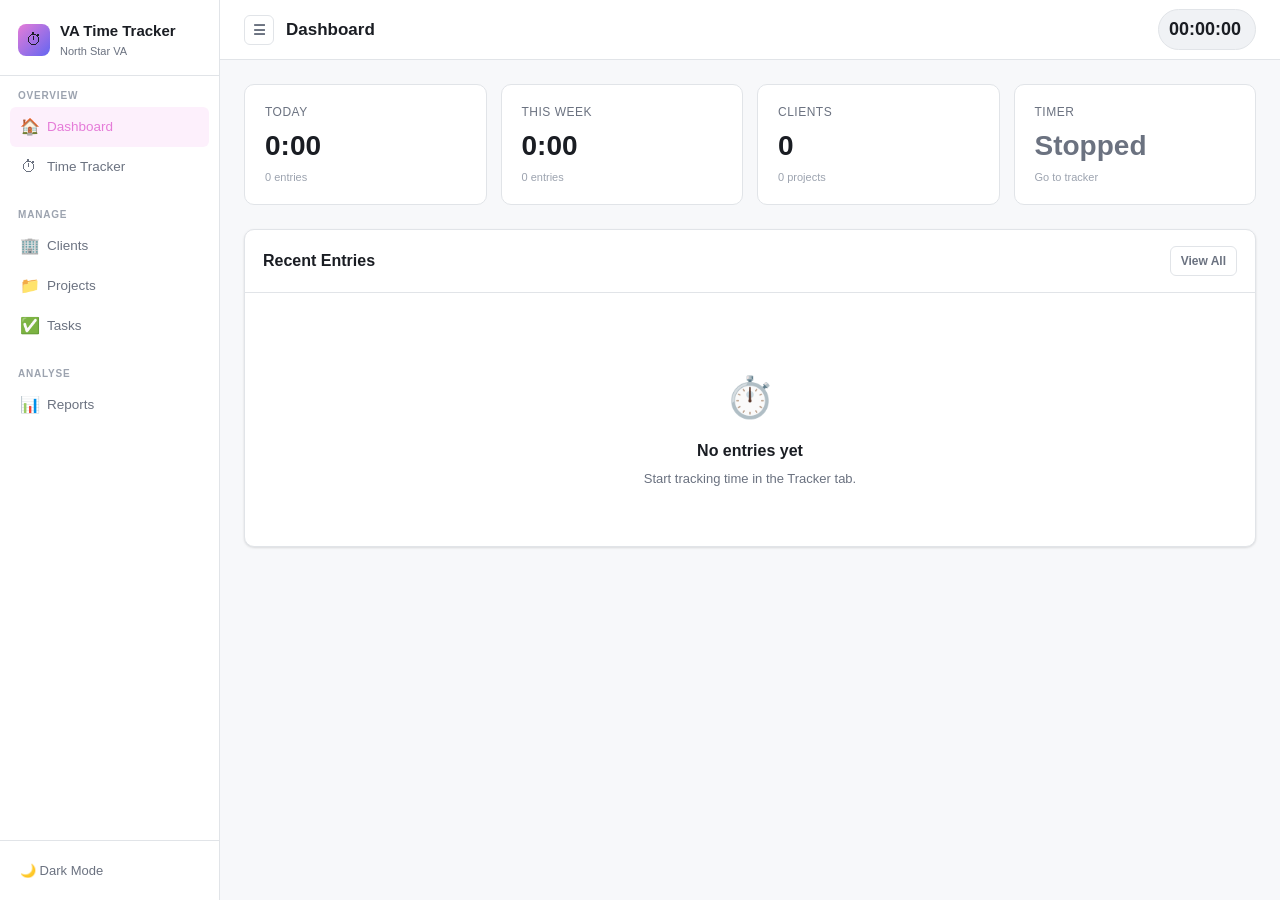
==== index.html @ 9e7c48bb "Add VA Time Tracker browser app Full-featured timesheet tracker with timer, manual entries, client/ " ====
<!DOCTYPE html>
<html lang="en">
<head>
  <meta charset="UTF-8">
  <meta name="viewport" content="width=device-width, initial-scale=1.0">
  <title>VA Time Tracker – North Star VA</title>
  <link rel="stylesheet" href="styles.css">
  <link rel="icon" href="data:image/svg+xml,<svg xmlns='http://www.w3.org/2000/svg' viewBox='0 0 100 100'><text y='.9em' font-size='90'>⏱</text></svg>">
  <style>
    @media print {
      .sidebar, .topbar, .filters, .date-nav, .report-header > div:last-child,
      .btn, .nav-item, .sidebar-footer { display: none !important; }
      .main { margin-left: 0 !important; }
      .content { padding: 0 !important; }
      body { background: white !important; }
    }
  </style>
</head>
<body>
  <script src="app.js"></script>
</body>
</html>
---- styles.css ----
:root {
  --bg: #f7f8fa;
  --surface: #ffffff;
  --surface2: #f0f2f5;
  --border: #e1e4e8;
  --text: #1a1d23;
  --text2: #6b7280;
  --text3: #9ca3af;
  --primary: #e57cd8;
  --primary-dark: #c855be;
  --primary-bg: #fdf0fc;
  --accent: #6366f1;
  --accent-bg: #eef2ff;
  --green: #10b981;
  --green-bg: #ecfdf5;
  --red: #ef4444;
  --red-bg: #fef2f2;
  --orange: #f59e0b;
  --shadow: 0 1px 3px rgba(0,0,0,.08), 0 1px 2px rgba(0,0,0,.05);
  --shadow-md: 0 4px 6px -1px rgba(0,0,0,.07), 0 2px 4px -1px rgba(0,0,0,.05);
  --radius: 10px;
  --radius-sm: 6px;
}
[data-theme="dark"] {
  --bg: #0f1117;
  --surface: #1a1d26;
  --surface2: #22263a;
  --border: #2d3148;
  --text: #e8eaf0;
  --text2: #9ca3b8;
  --text3: #6b7280;
  --primary: #e57cd8;
  --primary-dark: #f09ee8;
  --primary-bg: #2d1a2e;
  --accent: #818cf8;
  --accent-bg: #1e1f3a;
  --green: #34d399;
  --green-bg: #0d2e23;
  --red: #f87171;
  --red-bg: #2d1515;
  --shadow: 0 1px 3px rgba(0,0,0,.3), 0 1px 2px rgba(0,0,0,.2);
  --shadow-md: 0 4px 6px -1px rgba(0,0,0,.25), 0 2px 4px -1px rgba(0,0,0,.2);
}

* { box-sizing: border-box; margin: 0; padding: 0; }

body {
  font-family: -apple-system, BlinkMacSystemFont, 'Segoe UI', Roboto, sans-serif;
  background: var(--bg);
  color: var(--text);
  line-height: 1.5;
  font-size: 14px;
}

/* ── LAYOUT ── */
.app-shell { display: flex; min-height: 100vh; }

.sidebar {
  width: 220px;
  flex-shrink: 0;
  background: var(--surface);
  border-right: 1px solid var(--border);
  display: flex;
  flex-direction: column;
  position: fixed;
  top: 0; left: 0; bottom: 0;
  z-index: 100;
}

.main {
  flex: 1;
  margin-left: 220px;
  display: flex;
  flex-direction: column;
  min-height: 100vh;
}

/* ── SIDEBAR ── */
.sidebar-logo {
  padding: 20px 18px 16px;
  display: flex;
  align-items: center;
  gap: 10px;
  border-bottom: 1px solid var(--border);
}
.logo-mark {
  width: 32px; height: 32px;
  background: linear-gradient(135deg, var(--primary), var(--accent));
  border-radius: 8px;
  display: flex; align-items: center; justify-content: center;
  font-size: 16px;
  flex-shrink: 0;
}
.logo-text { font-weight: 700; font-size: 15px; color: var(--text); }
.logo-sub { font-size: 11px; color: var(--text2); }

.sidebar-nav { flex: 1; padding: 12px 10px; overflow-y: auto; }

.nav-section { margin-bottom: 20px; }
.nav-label {
  font-size: 10px;
  font-weight: 600;
  text-transform: uppercase;
  letter-spacing: .8px;
  color: var(--text3);
  padding: 0 8px;
  margin-bottom: 4px;
}
.nav-item {
  display: flex;
  align-items: center;
  gap: 9px;
  padding: 8px 10px;
  border-radius: var(--radius-sm);
  cursor: pointer;
  color: var(--text2);
  font-size: 13.5px;
  font-weight: 500;
  transition: background .15s, color .15s;
  user-select: none;
}
.nav-item:hover { background: var(--surface2); color: var(--text); }
.nav-item.active { background: var(--primary-bg); color: var(--primary); }
.nav-item .icon { font-size: 16px; width: 18px; text-align: center; }

.sidebar-footer {
  padding: 12px 10px;
  border-top: 1px solid var(--border);
}
.theme-toggle {
  display: flex;
  align-items: center;
  gap: 9px;
  padding: 8px 10px;
  border-radius: var(--radius-sm);
  cursor: pointer;
  color: var(--text2);
  font-size: 13px;
  font-weight: 500;
  transition: background .15s;
}
.theme-toggle:hover { background: var(--surface2); }

/* ── HEADER ── */
.topbar {
  background: var(--surface);
  border-bottom: 1px solid var(--border);
  padding: 0 24px;
  height: 60px;
  display: flex;
  align-items: center;
  justify-content: space-between;
  position: sticky;
  top: 0;
  z-index: 90;
}
.topbar-left { display: flex; align-items: center; gap: 12px; }
.page-title { font-size: 17px; font-weight: 700; }

.timer-bar {
  display: flex;
  align-items: center;
  gap: 10px;
  background: var(--surface2);
  border: 1px solid var(--border);
  border-radius: 50px;
  padding: 6px 14px 6px 10px;
}
.timer-bar.running { background: var(--green-bg); border-color: var(--green); }
.timer-display {
  font-size: 18px;
  font-weight: 700;
  font-variant-numeric: tabular-nums;
  color: var(--text);
  min-width: 72px;
}
.timer-bar.running .timer-display { color: var(--green); }
.timer-desc { font-size: 12px; color: var(--text2); max-width: 140px; white-space: nowrap; overflow: hidden; text-overflow: ellipsis; }

/* ── CONTENT ── */
.content { flex: 1; padding: 24px; max-width: 1200px; width: 100%; }

/* ── CARDS ── */
.card {
  background: var(--surface);
  border: 1px solid var(--border);
  border-radius: var(--radius);
  box-shadow: var(--shadow);
}

.stat-grid {
  display: grid;
  grid-template-columns: repeat(auto-fit, minmax(180px, 1fr));
  gap: 14px;
  margin-bottom: 24px;
}
.stat-card {
  padding: 18px 20px;
  border-radius: var(--radius);
  background: var(--surface);
  border: 1px solid var(--border);
}
.stat-label { font-size: 12px; color: var(--text2); font-weight: 500; text-transform: uppercase; letter-spacing: .5px; }
.stat-value { font-size: 28px; font-weight: 700; margin-top: 4px; font-variant-numeric: tabular-nums; }
.stat-sub { font-size: 11px; color: var(--text3); margin-top: 2px; }

/* ── QUICK TIMER ── */
.quick-timer {
  background: var(--surface);
  border: 1px solid var(--border);
  border-radius: var(--radius);
  padding: 16px 20px;
  margin-bottom: 24px;
  display: flex;
  gap: 10px;
  align-items: flex-end;
  flex-wrap: wrap;
}
.qt-field { display: flex; flex-direction: column; gap: 4px; }
.qt-field label { font-size: 11px; font-weight: 600; color: var(--text2); text-transform: uppercase; letter-spacing: .4px; }
.qt-field input, .qt-field select {
  height: 38px;
  border: 1px solid var(--border);
  border-radius: var(--radius-sm);
  padding: 0 10px;
  font-size: 13.5px;
  background: var(--surface);
  color: var(--text);
  outline: none;
  transition: border-color .15s;
}
.qt-field input:focus, .qt-field select:focus { border-color: var(--primary); }
.qt-desc { flex: 1; min-width: 200px; }
.qt-desc input { width: 100%; }

/* ── BUTTONS ── */
.btn {
  display: inline-flex;
  align-items: center;
  justify-content: center;
  gap: 6px;
  padding: 0 16px;
  height: 38px;
  border-radius: var(--radius-sm);
  border: none;
  cursor: pointer;
  font-size: 13.5px;
  font-weight: 600;
  transition: opacity .15s, transform .1s;
  white-space: nowrap;
}
.btn:hover { opacity: .88; }
.btn:active { transform: scale(.97); }
.btn-primary { background: var(--primary); color: white; }
.btn-green { background: var(--green); color: white; }
.btn-red { background: var(--red); color: white; }
.btn-ghost { background: transparent; border: 1px solid var(--border); color: var(--text2); }
.btn-ghost:hover { background: var(--surface2); color: var(--text); }
.btn-sm { height: 30px; padding: 0 10px; font-size: 12px; }
.btn-icon { width: 30px; height: 30px; padding: 0; border-radius: 6px; }

/* ── ENTRIES LIST ── */
.entries-list { display: flex; flex-direction: column; gap: 2px; }

.entry-group { margin-bottom: 16px; }
.entry-group-header {
  display: flex;
  justify-content: space-between;
  align-items: center;
  padding: 6px 0;
  font-size: 12px;
  font-weight: 700;
  color: var(--text2);
  text-transform: uppercase;
  letter-spacing: .5px;
  border-bottom: 1px solid var(--border);
  margin-bottom: 4px;
}
.entry-group-total { color: var(--text); }

.entry-row {
  display: flex;
  align-items: center;
  gap: 12px;
  padding: 10px 14px;
  border-radius: var(--radius-sm);
  border: 1px solid transparent;
  transition: background .1s;
  cursor: default;
}
.entry-row:hover { background: var(--surface2); border-color: var(--border); }
.entry-dot {
  width: 10px; height: 10px;
  border-radius: 50%;
  flex-shrink: 0;
}
.entry-info { flex: 1; min-width: 0; }
.entry-desc { font-size: 13.5px; font-weight: 500; }
.entry-meta { font-size: 11.5px; color: var(--text2); margin-top: 1px; }
.entry-time { font-size: 12px; color: var(--text2); white-space: nowrap; }
.entry-duration { font-size: 14px; font-weight: 700; font-variant-numeric: tabular-nums; min-width: 60px; text-align: right; }
.entry-actions { display: flex; gap: 4px; opacity: 0; transition: opacity .15s; }
.entry-row:hover .entry-actions { opacity: 1; }

/* ── TABS ── */
.tabs { display: flex; gap: 2px; border-bottom: 1px solid var(--border); margin-bottom: 20px; }
.tab {
  padding: 10px 16px;
  font-size: 13.5px;
  font-weight: 600;
  color: var(--text2);
  cursor: pointer;
  border-bottom: 2px solid transparent;
  margin-bottom: -1px;
  transition: color .15s;
}
.tab:hover { color: var(--text); }
.tab.active { color: var(--primary); border-color: var(--primary); }

/* ── TABLES ── */
table { width: 100%; border-collapse: collapse; }
th, td { text-align: left; padding: 10px 14px; font-size: 13px; }
th { font-size: 11px; font-weight: 700; color: var(--text2); text-transform: uppercase; letter-spacing: .5px; border-bottom: 1px solid var(--border); }
td { border-bottom: 1px solid var(--border); }
tr:last-child td { border-bottom: none; }
tr:hover td { background: var(--surface2); }
.table-total td { font-weight: 700; border-top: 2px solid var(--border); }

/* ── FORMS ── */
.form-grid { display: grid; grid-template-columns: 1fr 1fr; gap: 14px; }
.form-group { display: flex; flex-direction: column; gap: 5px; }
.form-group.full { grid-column: 1 / -1; }
.form-group label { font-size: 12px; font-weight: 600; color: var(--text2); }
.form-group input, .form-group select, .form-group textarea {
  border: 1px solid var(--border);
  border-radius: var(--radius-sm);
  padding: 8px 10px;
  font-size: 13.5px;
  background: var(--surface);
  color: var(--text);
  outline: none;
  transition: border-color .15s;
}
.form-group input:focus, .form-group select:focus, .form-group textarea:focus { border-color: var(--primary); }
.form-group textarea { resize: vertical; min-height: 70px; }

/* ── MODAL ── */
.modal-overlay {
  position: fixed; inset: 0;
  background: rgba(0,0,0,.45);
  z-index: 1000;
  display: flex;
  align-items: center;
  justify-content: center;
  padding: 20px;
}
.modal {
  background: var(--surface);
  border-radius: var(--radius);
  box-shadow: 0 20px 60px rgba(0,0,0,.2);
  width: 100%;
  max-width: 520px;
  overflow: hidden;
}
.modal-header {
  padding: 18px 20px;
  border-bottom: 1px solid var(--border);
  display: flex;
  align-items: center;
  justify-content: space-between;
}
.modal-header h3 { font-size: 16px; font-weight: 700; }
.modal-body { padding: 20px; }
.modal-footer {
  padding: 14px 20px;
  border-top: 1px solid var(--border);
  display: flex;
  justify-content: flex-end;
  gap: 8px;
}

/* ── BADGE / CHIP ── */
.badge {
  display: inline-flex;
  align-items: center;
  padding: 2px 8px;
  border-radius: 20px;
  font-size: 11px;
  font-weight: 600;
}
.color-dot { width: 8px; height: 8px; border-radius: 50%; display: inline-block; margin-right: 5px; }

/* ── EMPTY STATE ── */
.empty-state {
  text-align: center;
  padding: 48px 20px;
  color: var(--text2);
}
.empty-state .empty-icon { font-size: 40px; margin-bottom: 12px; }
.empty-state h3 { font-size: 16px; font-weight: 600; color: var(--text); margin-bottom: 6px; }
.empty-state p { font-size: 13px; }

/* ── FILTERS ── */
.filters {
  display: flex;
  gap: 8px;
  margin-bottom: 16px;
  flex-wrap: wrap;
  align-items: center;
}
.filter-select {
  height: 34px;
  border: 1px solid var(--border);
  border-radius: var(--radius-sm);
  padding: 0 8px;
  font-size: 13px;
  background: var(--surface);
  color: var(--text);
  outline: none;
}
.filter-select:focus { border-color: var(--primary); }

/* ── COLORS ── */
.color-picker { display: flex; gap: 6px; flex-wrap: wrap; margin-top: 4px; }
.color-swatch {
  width: 24px; height: 24px;
  border-radius: 50%;
  cursor: pointer;
  border: 2px solid transparent;
  transition: transform .1s;
}
.color-swatch:hover { transform: scale(1.15); }
.color-swatch.selected { border-color: var(--text); }

/* ── REPORT ── */
.report-header {
  display: flex;
  justify-content: space-between;
  align-items: flex-start;
  margin-bottom: 20px;
  flex-wrap: wrap;
  gap: 12px;
}
.report-header h2 { font-size: 18px; font-weight: 700; }
.report-period { font-size: 13px; color: var(--text2); }

.report-summary-grid {
  display: grid;
  grid-template-columns: repeat(auto-fit, minmax(160px, 1fr));
  gap: 12px;
  margin-bottom: 20px;
}
.report-summary-card {
  background: var(--surface2);
  border-radius: var(--radius-sm);
  padding: 14px 16px;
}

/* ── CLIENT CARDS ── */
.entity-grid { display: grid; grid-template-columns: repeat(auto-fill, minmax(240px, 1fr)); gap: 14px; }
.entity-card {
  background: var(--surface);
  border: 1px solid var(--border);
  border-radius: var(--radius);
  padding: 16px 18px;
  position: relative;
}
.entity-card-header {
  display: flex;
  align-items: center;
  gap: 10px;
  margin-bottom: 8px;
}
.entity-card-title { font-size: 15px; font-weight: 700; }
.entity-card-sub { font-size: 12px; color: var(--text2); }
.entity-card-actions {
  position: absolute;
  top: 12px; right: 12px;
  display: flex;
  gap: 4px;
  opacity: 0;
  transition: opacity .15s;
}
.entity-card:hover .entity-card-actions { opacity: 1; }

/* ── DATE NAV ── */
.date-nav {
  display: flex;
  align-items: center;
  gap: 10px;
  margin-bottom: 20px;
}
.date-nav-btn {
  width: 30px; height: 30px;
  border-radius: 6px;
  border: 1px solid var(--border);
  background: var(--surface);
  cursor: pointer;
  display: flex; align-items: center; justify-content: center;
  font-size: 14px;
  color: var(--text2);
  transition: background .15s;
}
.date-nav-btn:hover { background: var(--surface2); color: var(--text); }
.date-range-label { font-size: 14px; font-weight: 600; }

/* ── SCROLLBAR ── */
::-webkit-scrollbar { width: 6px; height: 6px; }
::-webkit-scrollbar-track { background: transparent; }
::-webkit-scrollbar-thumb { background: var(--border); border-radius: 3px; }
::-webkit-scrollbar-thumb:hover { background: var(--text3); }

/* ── UTILS ── */
.hidden { display: none !important; }
.section-header { display: flex; justify-content: space-between; align-items: center; margin-bottom: 16px; }
.section-title { font-size: 16px; font-weight: 700; }
.mt-4 { margin-top: 16px; }
.text-right { text-align: right; }
.text-green { color: var(--green); }
.text-red { color: var(--red); }
.text-muted { color: var(--text2); }
.fw-bold { font-weight: 700; }

@media (max-width: 768px) {
  .sidebar { transform: translateX(-100%); transition: transform .2s; }
  .sidebar.open { transform: translateX(0); }
  .main { margin-left: 0; }
  .topbar { padding: 0 14px; }
  .content { padding: 14px; }
  .quick-timer { flex-direction: column; }
  .quick-timer .qt-field { width: 100%; }
  .quick-timer .qt-field select, .quick-timer .qt-field input { width: 100%; }
  .form-grid { grid-template-columns: 1fr; }
}
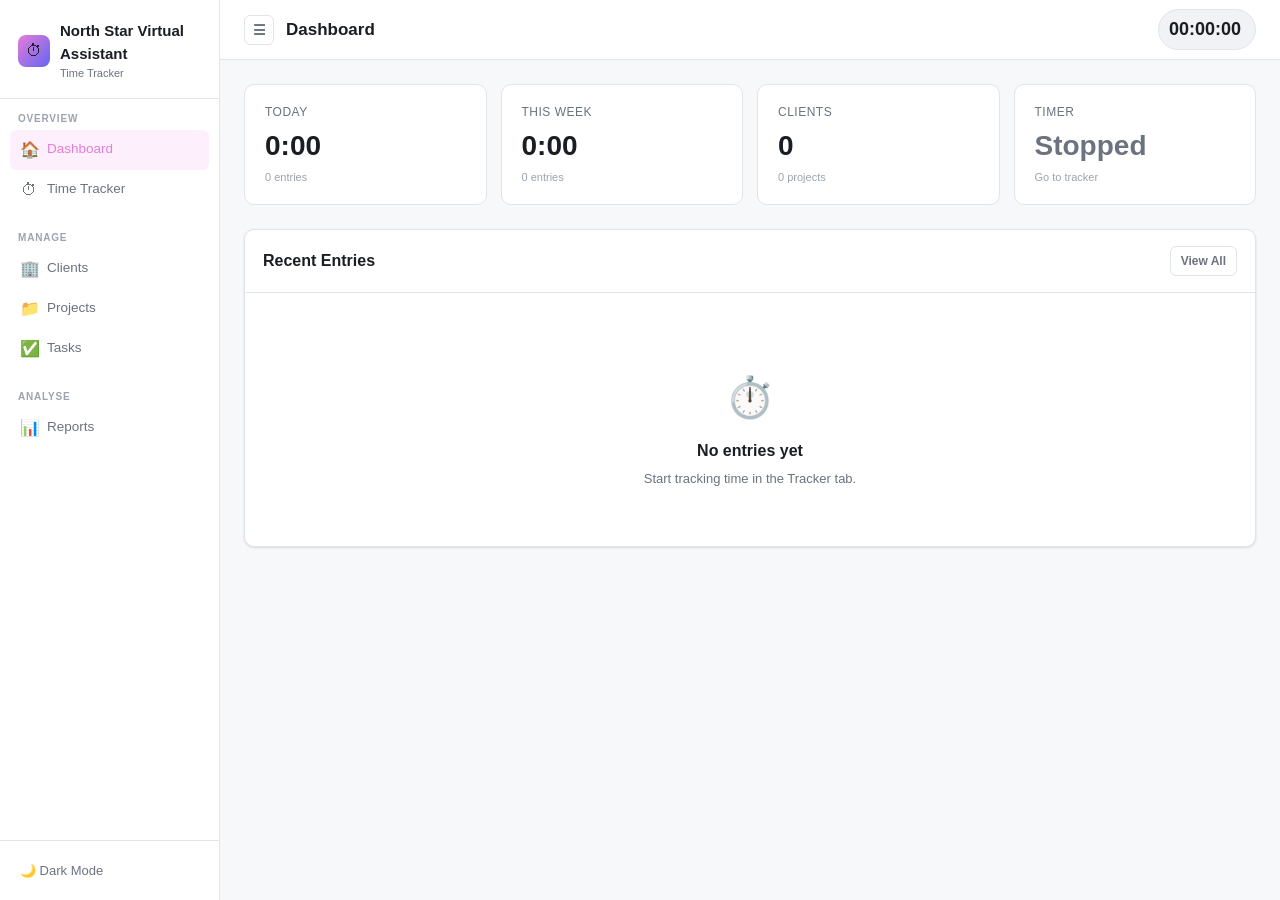
==== commit c3848be2: "Add North Star branding and improve 60-minute notification debugging - Updated sidebar logo and page" ====
--- a/index.html
+++ b/index.html
@@ -3,8 +3,7 @@
 <head>
   <meta charset="UTF-8">
   <meta name="viewport" content="width=device-width, initial-scale=1.0">
-  <title>VA Time Tracker – North Star VA</title>
-  <link rel="stylesheet" href="styles.css">
+  <title>North Star Virtual Assistant – Time Tracker</title>
   <link rel="icon" href="data:image/svg+xml,<svg xmlns='http://www.w3.org/2000/svg' viewBox='0 0 100 100'><text y='.9em' font-size='90'>⏱</text></svg>">
   <style>
     @media print {
@@ -14,9 +13,1651 @@
       .content { padding: 0 !important; }
       body { background: white !important; }
     }
+:root {
+  --bg: #f7f8fa;
+  --surface: #ffffff;
+  --surface2: #f0f2f5;
+  --border: #e1e4e8;
+  --text: #1a1d23;
+  --text2: #6b7280;
+  --text3: #9ca3af;
+  --primary: #e57cd8;
+  --primary-dark: #c855be;
+  --primary-bg: #fdf0fc;
+  --accent: #6366f1;
+  --accent-bg: #eef2ff;
+  --green: #10b981;
+  --green-bg: #ecfdf5;
+  --red: #ef4444;
+  --red-bg: #fef2f2;
+  --orange: #f59e0b;
+  --shadow: 0 1px 3px rgba(0,0,0,.08), 0 1px 2px rgba(0,0,0,.05);
+  --shadow-md: 0 4px 6px -1px rgba(0,0,0,.07), 0 2px 4px -1px rgba(0,0,0,.05);
+  --radius: 10px;
+  --radius-sm: 6px;
+}
+[data-theme="dark"] {
+  --bg: #0f1117;
+  --surface: #1a1d26;
+  --surface2: #22263a;
+  --border: #2d3148;
+  --text: #e8eaf0;
+  --text2: #9ca3b8;
+  --text3: #6b7280;
+  --primary: #e57cd8;
+  --primary-dark: #f09ee8;
+  --primary-bg: #2d1a2e;
+  --accent: #818cf8;
+  --accent-bg: #1e1f3a;
+  --green: #34d399;
+  --green-bg: #0d2e23;
+  --red: #f87171;
+  --red-bg: #2d1515;
+  --shadow: 0 1px 3px rgba(0,0,0,.3), 0 1px 2px rgba(0,0,0,.2);
+  --shadow-md: 0 4px 6px -1px rgba(0,0,0,.25), 0 2px 4px -1px rgba(0,0,0,.2);
+}
+
+* { box-sizing: border-box; margin: 0; padding: 0; }
+
+body {
+  font-family: -apple-system, BlinkMacSystemFont, 'Segoe UI', Roboto, sans-serif;
+  background: var(--bg);
+  color: var(--text);
+  line-height: 1.5;
+  font-size: 14px;
+}
+
+/* ── LAYOUT ── */
+.app-shell { display: flex; min-height: 100vh; }
+
+.sidebar {
+  width: 220px;
+  flex-shrink: 0;
+  background: var(--surface);
+  border-right: 1px solid var(--border);
+  display: flex;
+  flex-direction: column;
+  position: fixed;
+  top: 0; left: 0; bottom: 0;
+  z-index: 100;
+}
+
+.main {
+  flex: 1;
+  margin-left: 220px;
+  display: flex;
+  flex-direction: column;
+  min-height: 100vh;
+}
+
+/* ── SIDEBAR ── */
+.sidebar-logo {
+  padding: 20px 18px 16px;
+  display: flex;
+  align-items: center;
+  gap: 10px;
+  border-bottom: 1px solid var(--border);
+}
+.logo-mark {
+  width: 32px; height: 32px;
+  background: linear-gradient(135deg, var(--primary), var(--accent));
+  border-radius: 8px;
+  display: flex; align-items: center; justify-content: center;
+  font-size: 16px;
+  flex-shrink: 0;
+}
+.logo-text { font-weight: 700; font-size: 15px; color: var(--text); }
+.logo-sub { font-size: 11px; color: var(--text2); }
+
+.sidebar-nav { flex: 1; padding: 12px 10px; overflow-y: auto; }
+
+.nav-section { margin-bottom: 20px; }
+.nav-label {
+  font-size: 10px;
+  font-weight: 600;
+  text-transform: uppercase;
+  letter-spacing: .8px;
+  color: var(--text3);
+  padding: 0 8px;
+  margin-bottom: 4px;
+}
+.nav-item {
+  display: flex;
+  align-items: center;
+  gap: 9px;
+  padding: 8px 10px;
+  border-radius: var(--radius-sm);
+  cursor: pointer;
+  color: var(--text2);
+  font-size: 13.5px;
+  font-weight: 500;
+  transition: background .15s, color .15s;
+  user-select: none;
+}
+.nav-item:hover { background: var(--surface2); color: var(--text); }
+.nav-item.active { background: var(--primary-bg); color: var(--primary); }
+.nav-item .icon { font-size: 16px; width: 18px; text-align: center; }
+
+.sidebar-footer {
+  padding: 12px 10px;
+  border-top: 1px solid var(--border);
+}
+.theme-toggle {
+  display: flex;
+  align-items: center;
+  gap: 9px;
+  padding: 8px 10px;
+  border-radius: var(--radius-sm);
+  cursor: pointer;
+  color: var(--text2);
+  font-size: 13px;
+  font-weight: 500;
+  transition: background .15s;
+}
+.theme-toggle:hover { background: var(--surface2); }
+
+/* ── HEADER ── */
+.topbar {
+  background: var(--surface);
+  border-bottom: 1px solid var(--border);
+  padding: 0 24px;
+  height: 60px;
+  display: flex;
+  align-items: center;
+  justify-content: space-between;
+  position: sticky;
+  top: 0;
+  z-index: 90;
+}
+.topbar-left { display: flex; align-items: center; gap: 12px; }
+.page-title { font-size: 17px; font-weight: 700; }
+
+.timer-bar {
+  display: flex;
+  align-items: center;
+  gap: 10px;
+  background: var(--surface2);
+  border: 1px solid var(--border);
+  border-radius: 50px;
+  padding: 6px 14px 6px 10px;
+}
+.timer-bar.running { background: var(--green-bg); border-color: var(--green); }
+.timer-display {
+  font-size: 18px;
+  font-weight: 700;
+  font-variant-numeric: tabular-nums;
+  color: var(--text);
+  min-width: 72px;
+}
+.timer-bar.running .timer-display { color: var(--green); }
+.timer-desc { font-size: 12px; color: var(--text2); max-width: 140px; white-space: nowrap; overflow: hidden; text-overflow: ellipsis; }
+
+/* ── CONTENT ── */
+.content { flex: 1; padding: 24px; max-width: 1200px; width: 100%; }
+
+/* ── CARDS ── */
+.card {
+  background: var(--surface);
+  border: 1px solid var(--border);
+  border-radius: var(--radius);
+  box-shadow: var(--shadow);
+}
+
+.stat-grid {
+  display: grid;
+  grid-template-columns: repeat(auto-fit, minmax(180px, 1fr));
+  gap: 14px;
+  margin-bottom: 24px;
+}
+.stat-card {
+  padding: 18px 20px;
+  border-radius: var(--radius);
+  background: var(--surface);
+  border: 1px solid var(--border);
+}
+.stat-label { font-size: 12px; color: var(--text2); font-weight: 500; text-transform: uppercase; letter-spacing: .5px; }
+.stat-value { font-size: 28px; font-weight: 700; margin-top: 4px; font-variant-numeric: tabular-nums; }
+.stat-sub { font-size: 11px; color: var(--text3); margin-top: 2px; }
+
+/* ── QUICK TIMER ── */
+.quick-timer {
+  background: var(--surface);
+  border: 1px solid var(--border);
+  border-radius: var(--radius);
+  padding: 16px 20px;
+  margin-bottom: 24px;
+  display: flex;
+  gap: 10px;
+  align-items: flex-end;
+  flex-wrap: wrap;
+}
+.qt-field { display: flex; flex-direction: column; gap: 4px; }
+.qt-field label { font-size: 11px; font-weight: 600; color: var(--text2); text-transform: uppercase; letter-spacing: .4px; }
+.qt-field input, .qt-field select {
+  height: 38px;
+  border: 1px solid var(--border);
+  border-radius: var(--radius-sm);
+  padding: 0 10px;
+  font-size: 13.5px;
+  background: var(--surface);
+  color: var(--text);
+  outline: none;
+  transition: border-color .15s;
+}
+.qt-field input:focus, .qt-field select:focus { border-color: var(--primary); }
+.qt-desc { flex: 1; min-width: 200px; }
+.qt-desc input { width: 100%; }
+
+/* ── BUTTONS ── */
+.btn {
+  display: inline-flex;
+  align-items: center;
+  justify-content: center;
+  gap: 6px;
+  padding: 0 16px;
+  height: 38px;
+  border-radius: var(--radius-sm);
+  border: none;
+  cursor: pointer;
+  font-size: 13.5px;
+  font-weight: 600;
+  transition: opacity .15s, transform .1s;
+  white-space: nowrap;
+}
+.btn:hover { opacity: .88; }
+.btn:active { transform: scale(.97); }
+.btn-primary { background: var(--primary); color: white; }
+.btn-green { background: var(--green); color: white; }
+.btn-red { background: var(--red); color: white; }
+.btn-ghost { background: transparent; border: 1px solid var(--border); color: var(--text2); }
+.btn-ghost:hover { background: var(--surface2); color: var(--text); }
+.btn-sm { height: 30px; padding: 0 10px; font-size: 12px; }
+.btn-icon { width: 30px; height: 30px; padding: 0; border-radius: 6px; }
+
+/* ── ENTRIES LIST ── */
+.entries-list { display: flex; flex-direction: column; gap: 2px; }
+
+.entry-group { margin-bottom: 16px; }
+.entry-group-header {
+  display: flex;
+  justify-content: space-between;
+  align-items: center;
+  padding: 6px 0;
+  font-size: 12px;
+  font-weight: 700;
+  color: var(--text2);
+  text-transform: uppercase;
+  letter-spacing: .5px;
+  border-bottom: 1px solid var(--border);
+  margin-bottom: 4px;
+}
+.entry-group-total { color: var(--text); }
+
+.entry-row {
+  display: flex;
+  align-items: center;
+  gap: 12px;
+  padding: 10px 14px;
+  border-radius: var(--radius-sm);
+  border: 1px solid transparent;
+  transition: background .1s;
+  cursor: default;
+}
+.entry-row:hover { background: var(--surface2); border-color: var(--border); }
+.entry-dot {
+  width: 10px; height: 10px;
+  border-radius: 50%;
+  flex-shrink: 0;
+}
+.entry-info { flex: 1; min-width: 0; }
+.entry-desc { font-size: 13.5px; font-weight: 500; }
+.entry-meta { font-size: 11.5px; color: var(--text2); margin-top: 1px; }
+.entry-time { font-size: 12px; color: var(--text2); white-space: nowrap; }
+.entry-duration { font-size: 14px; font-weight: 700; font-variant-numeric: tabular-nums; min-width: 60px; text-align: right; }
+.entry-actions { display: flex; gap: 4px; opacity: 0; transition: opacity .15s; }
+.entry-row:hover .entry-actions { opacity: 1; }
+
+/* ── TABS ── */
+.tabs { display: flex; gap: 2px; border-bottom: 1px solid var(--border); margin-bottom: 20px; }
+.tab {
+  padding: 10px 16px;
+  font-size: 13.5px;
+  font-weight: 600;
+  color: var(--text2);
+  cursor: pointer;
+  border-bottom: 2px solid transparent;
+  margin-bottom: -1px;
+  transition: color .15s;
+}
+.tab:hover { color: var(--text); }
+.tab.active { color: var(--primary); border-color: var(--primary); }
+
+/* ── TABLES ── */
+table { width: 100%; border-collapse: collapse; }
+th, td { text-align: left; padding: 10px 14px; font-size: 13px; }
+th { font-size: 11px; font-weight: 700; color: var(--text2); text-transform: uppercase; letter-spacing: .5px; border-bottom: 1px solid var(--border); }
+td { border-bottom: 1px solid var(--border); }
+tr:last-child td { border-bottom: none; }
+tr:hover td { background: var(--surface2); }
+.table-total td { font-weight: 700; border-top: 2px solid var(--border); }
+
+/* ── FORMS ── */
+.form-grid { display: grid; grid-template-columns: 1fr 1fr; gap: 14px; }
+.form-group { display: flex; flex-direction: column; gap: 5px; }
+.form-group.full { grid-column: 1 / -1; }
+.form-group label { font-size: 12px; font-weight: 600; color: var(--text2); }
+.form-group input, .form-group select, .form-group textarea {
+  border: 1px solid var(--border);
+  border-radius: var(--radius-sm);
+  padding: 8px 10px;
+  font-size: 13.5px;
+  background: var(--surface);
+  color: var(--text);
+  outline: none;
+  transition: border-color .15s;
+}
+.form-group input:focus, .form-group select:focus, .form-group textarea:focus { border-color: var(--primary); }
+.form-group textarea { resize: vertical; min-height: 70px; }
+
+/* ── MODAL ── */
+.modal-overlay {
+  position: fixed; inset: 0;
+  background: rgba(0,0,0,.45);
+  z-index: 1000;
+  display: flex;
+  align-items: center;
+  justify-content: center;
+  padding: 20px;
+}
+.modal {
+  background: var(--surface);
+  border-radius: var(--radius);
+  box-shadow: 0 20px 60px rgba(0,0,0,.2);
+  width: 100%;
+  max-width: 520px;
+  overflow: hidden;
+}
+.modal-header {
+  padding: 18px 20px;
+  border-bottom: 1px solid var(--border);
+  display: flex;
+  align-items: center;
+  justify-content: space-between;
+}
+.modal-header h3 { font-size: 16px; font-weight: 700; }
+.modal-body { padding: 20px; }
+.modal-footer {
+  padding: 14px 20px;
+  border-top: 1px solid var(--border);
+  display: flex;
+  justify-content: flex-end;
+  gap: 8px;
+}
+
+/* ── BADGE / CHIP ── */
+.badge {
+  display: inline-flex;
+  align-items: center;
+  padding: 2px 8px;
+  border-radius: 20px;
+  font-size: 11px;
+  font-weight: 600;
+}
+.color-dot { width: 8px; height: 8px; border-radius: 50%; display: inline-block; margin-right: 5px; }
+
+/* ── EMPTY STATE ── */
+.empty-state {
+  text-align: center;
+  padding: 48px 20px;
+  color: var(--text2);
+}
+.empty-state .empty-icon { font-size: 40px; margin-bottom: 12px; }
+.empty-state h3 { font-size: 16px; font-weight: 600; color: var(--text); margin-bottom: 6px; }
+.empty-state p { font-size: 13px; }
+
+/* ── FILTERS ── */
+.filters {
+  display: flex;
+  gap: 8px;
+  margin-bottom: 16px;
+  flex-wrap: wrap;
+  align-items: center;
+}
+.filter-select {
+  height: 34px;
+  border: 1px solid var(--border);
+  border-radius: var(--radius-sm);
+  padding: 0 8px;
+  font-size: 13px;
+  background: var(--surface);
+  color: var(--text);
+  outline: none;
+}
+.filter-select:focus { border-color: var(--primary); }
+
+/* ── COLORS ── */
+.color-picker { display: flex; gap: 6px; flex-wrap: wrap; margin-top: 4px; }
+.color-swatch {
+  width: 24px; height: 24px;
+  border-radius: 50%;
+  cursor: pointer;
+  border: 2px solid transparent;
+  transition: transform .1s;
+}
+.color-swatch:hover { transform: scale(1.15); }
+.color-swatch.selected { border-color: var(--text); }
+
+/* ── REPORT ── */
+.report-header {
+  display: flex;
+  justify-content: space-between;
+  align-items: flex-start;
+  margin-bottom: 20px;
+  flex-wrap: wrap;
+  gap: 12px;
+}
+.report-header h2 { font-size: 18px; font-weight: 700; }
+.report-period { font-size: 13px; color: var(--text2); }
+
+.report-summary-grid {
+  display: grid;
+  grid-template-columns: repeat(auto-fit, minmax(160px, 1fr));
+  gap: 12px;
+  margin-bottom: 20px;
+}
+.report-summary-card {
+  background: var(--surface2);
+  border-radius: var(--radius-sm);
+  padding: 14px 16px;
+}
+
+/* ── CLIENT CARDS ── */
+.entity-grid { display: grid; grid-template-columns: repeat(auto-fill, minmax(240px, 1fr)); gap: 14px; }
+.entity-card {
+  background: var(--surface);
+  border: 1px solid var(--border);
+  border-radius: var(--radius);
+  padding: 16px 18px;
+  position: relative;
+}
+.entity-card-header {
+  display: flex;
+  align-items: center;
+  gap: 10px;
+  margin-bottom: 8px;
+}
+.entity-card-title { font-size: 15px; font-weight: 700; }
+.entity-card-sub { font-size: 12px; color: var(--text2); }
+.entity-card-actions {
+  position: absolute;
+  top: 12px; right: 12px;
+  display: flex;
+  gap: 4px;
+  opacity: 0;
+  transition: opacity .15s;
+}
+.entity-card:hover .entity-card-actions { opacity: 1; }
+
+/* ── DATE NAV ── */
+.date-nav {
+  display: flex;
+  align-items: center;
+  gap: 10px;
+  margin-bottom: 20px;
+}
+.date-nav-btn {
+  width: 30px; height: 30px;
+  border-radius: 6px;
+  border: 1px solid var(--border);
+  background: var(--surface);
+  cursor: pointer;
+  display: flex; align-items: center; justify-content: center;
+  font-size: 14px;
+  color: var(--text2);
+  transition: background .15s;
+}
+.date-nav-btn:hover { background: var(--surface2); color: var(--text); }
+.date-range-label { font-size: 14px; font-weight: 600; }
+
+/* ── SCROLLBAR ── */
+::-webkit-scrollbar { width: 6px; height: 6px; }
+::-webkit-scrollbar-track { background: transparent; }
+::-webkit-scrollbar-thumb { background: var(--border); border-radius: 3px; }
+::-webkit-scrollbar-thumb:hover { background: var(--text3); }
+
+/* ── UTILS ── */
+.hidden { display: none !important; }
+.section-header { display: flex; justify-content: space-between; align-items: center; margin-bottom: 16px; }
+.section-title { font-size: 16px; font-weight: 700; }
+.mt-4 { margin-top: 16px; }
+.text-right { text-align: right; }
+.text-green { color: var(--green); }
+.text-red { color: var(--red); }
+.text-muted { color: var(--text2); }
+.fw-bold { font-weight: 700; }
+
+@media (max-width: 768px) {
+  .sidebar { transform: translateX(-100%); transition: transform .2s; }
+  .sidebar.open { transform: translateX(0); }
+  .main { margin-left: 0; }
+  .topbar { padding: 0 14px; }
+  .content { padding: 14px; }
+  .quick-timer { flex-direction: column; }
+  .quick-timer .qt-field { width: 100%; }
+  .quick-timer .qt-field select, .quick-timer .qt-field input { width: 100%; }
+  .form-grid { grid-template-columns: 1fr; }
+}
   </style>
 </head>
 <body>
-  <script src="app.js"></script>
+  <script>
+// ── STATE ──────────────────────────────────────────────────
+const STATE_KEY = 'va_timetracker_v1';
+let state = {
+  clients: [],
+  projects: [],
+  tasks: [],
+  entries: [],
+  timer: { running: false, startMs: null, entryId: null, notified60min: false },
+  theme: 'light',
+};
+
+const COLORS = ['#e57cd8','#6366f1','#10b981','#f59e0b','#ef4444','#0ea5e9','#8b5cf6','#ec4899','#14b8a6','#f97316'];
+
+function load() {
+  try {
+    const raw = localStorage.getItem(STATE_KEY);
+    if (raw) Object.assign(state, JSON.parse(raw));
+  } catch {}
+  ['clients','projects','tasks','entries'].forEach(k => { if (!Array.isArray(state[k])) state[k] = []; });
+  if (!state.timer) state.timer = { running: false, startMs: null, entryId: null, notified60min: false };
+  if (!state.theme) state.theme = 'light';
+  // Validate timer state — if startMs is missing or entry no longer exists, reset
+  if (state.timer.running) {
+    const entry = state.entries.find(e => e.id === state.timer.entryId);
+    if (!entry || !state.timer.startMs) {
+      state.timer = { running: false, startMs: null, entryId: null };
+    }
+  }
+}
+
+function save() {
+  localStorage.setItem(STATE_KEY, JSON.stringify(state));
+}
+
+function uid() {
+  return Date.now().toString(36) + Math.random().toString(36).slice(2, 7);
+}
+
+// ── TIMER ──────────────────────────────────────────────────
+let timerInterval = null;
+
+function timerStart(desc, clientId, projectId, taskId) {
+  if (state.timer.running) timerStop();
+  const id = uid();
+  const now = Date.now();
+  state.entries.push({
+    id, desc: desc || 'Untitled',
+    clientId: clientId || null,
+    projectId: projectId || null,
+    taskId: taskId || null,
+    startMs: now, endMs: null,
+    manual: false,
+  });
+  state.timer = { running: true, startMs: now, entryId: id, notified60min: false };
+  requestNotificationPermission();
+  save();
+  renderTopbar();
+  startTimerInterval();
+  renderCurrentView();
+}
+
+function timerStop() {
+  if (!state.timer.running) return;
+  const entry = state.entries.find(e => e.id === state.timer.entryId);
+  if (entry) entry.endMs = Date.now();
+  state.timer = { running: false, startMs: null, entryId: null, notified60min: false };
+  save();
+  clearInterval(timerInterval);
+  timerInterval = null;
+  renderTopbar();
+  renderCurrentView();
+}
+
+function startTimerInterval() {
+  clearInterval(timerInterval);
+  timerInterval = setInterval(() => {
+    renderTopbarTimer();
+    if (currentView === 'tracker') renderRunningEntry();
+    check60MinuteNotification();
+  }, 1000);
+}
+
+function requestNotificationPermission() {
+  if ('Notification' in window && Notification.permission === 'default') {
+    Notification.requestPermission().then(permission => {
+      console.log('[Timer] Notification permission:', permission);
+    });
+  }
+}
+
+function check60MinuteNotification() {
+  if (!state.timer.running || state.timer.notified60min) return;
+  const elapsed = Date.now() - state.timer.startMs;
+  const sixtyMinutesMs = 60 * 60 * 1000;
+
+  if (elapsed >= sixtyMinutesMs) {
+    state.timer.notified60min = true;
+    const entry = state.entries.find(e => e.id === state.timer.entryId);
+    const desc = entry ? entry.desc : 'Your timer';
+    console.log('[Timer] 60 minute mark reached for:', desc);
+    console.log('[Timer] Notification available:', 'Notification' in window);
+    console.log('[Timer] Permission status:', 'Notification' in window ? Notification.permission : 'N/A');
+
+    if ('Notification' in window && Notification.permission === 'granted') {
+      try {
+        const n = new Notification('⏱ Time Tracker Alert', {
+          body: `${desc} has been running for 60 minutes`,
+          icon: 'data:image/svg+xml,<svg xmlns="http://www.w3.org/2000/svg" viewBox="0 0 100 100"><text y=".9em" font-size="90">⏱</text></svg>',
+          tag: 'timer-60min',
+          requireInteraction: false,
+        });
+        console.log('[Timer] Notification fired successfully');
+        save();
+      } catch (e) {
+        console.error('[Timer] Error firing notification:', e);
+      }
+    } else {
+      console.log('[Timer] Cannot fire notification - permission not granted or Notification API not available');
+    }
+  }
+}
+
+function formatMs(ms) {
+  if (ms < 0) ms = 0;
+  const s = Math.floor(ms / 1000);
+  const h = Math.floor(s / 3600);
+  const m = Math.floor((s % 3600) / 60);
+  const sec = s % 60;
+  return `${String(h).padStart(2,'0')}:${String(m).padStart(2,'0')}:${String(sec).padStart(2,'0')}`;
+}
+
+function formatDuration(ms) {
+  if (!ms || ms <= 0) return '0:00';
+  const totalMin = Math.floor(ms / 60000);
+  const h = Math.floor(totalMin / 60);
+  const m = totalMin % 60;
+  return h > 0 ? `${h}h ${String(m).padStart(2,'0')}m` : `${m}m`;
+}
+
+function msToDec(ms) {
+  return (ms / 3600000).toFixed(2);
+}
+
+// ── HELPERS ────────────────────────────────────────────────
+function getClient(id) { return state.clients.find(c => c.id === id); }
+function getProject(id) { return state.projects.find(p => p.id === id); }
+function getTask(id) { return state.tasks.find(t => t.id === id); }
+
+function clientName(id) { const c = getClient(id); return c ? c.name : '—'; }
+function projectName(id) { const p = getProject(id); return p ? p.name : '—'; }
+function taskName(id) { const t = getTask(id); return t ? t.name : '—'; }
+function clientColor(id) { const c = getClient(id); return c ? c.color : '#9ca3af'; }
+function projectColor(id) { const p = getProject(id); return p ? p.color : '#9ca3af'; }
+function taskColor(id) {
+  const t = getTask(id);
+  if (!t) return '#9ca3af';
+  if (t.projectId) return projectColor(t.projectId);
+  return '#9ca3af';
+}
+
+function entryDuration(e) {
+  if (e.endMs) return e.endMs - e.startMs;
+  if (state.timer.running && e.id === state.timer.entryId) return Date.now() - e.startMs;
+  return 0;
+}
+
+function weekStart(date) {
+  const d = new Date(date);
+  d.setHours(0,0,0,0);
+  const day = d.getDay();
+  d.setDate(d.getDate() - (day === 0 ? 6 : day - 1));
+  return d;
+}
+
+function weekEnd(d) {
+  const e = new Date(weekStart(d));
+  e.setDate(e.getDate() + 6);
+  e.setHours(23,59,59,999);
+  return e;
+}
+
+function sameDay(a, b) {
+  return a.getFullYear() === b.getFullYear() && a.getMonth() === b.getMonth() && a.getDate() === b.getDate();
+}
+
+function formatDate(ms) {
+  const d = new Date(ms);
+  return d.toLocaleDateString('en-GB', { day: '2-digit', month: 'short', year: 'numeric' });
+}
+
+function formatTime(ms) {
+  return new Date(ms).toLocaleTimeString('en-GB', { hour: '2-digit', minute: '2-digit' });
+}
+
+function todayMs() {
+  const now = new Date();
+  now.setHours(0,0,0,0);
+  return now.getTime();
+}
+
+function entryMetaLine(e) {
+  const parts = [];
+  if (e.clientId) parts.push(clientName(e.clientId));
+  if (e.projectId) parts.push(projectName(e.projectId));
+  if (e.taskId) parts.push(taskName(e.taskId));
+  return parts.join(' › ') || 'No project';
+}
+
+// ── NAVIGATION ────────────────────────────────────────────
+let currentView = 'dashboard';
+
+function navigate(view) {
+  currentView = view;
+  document.querySelectorAll('.nav-item').forEach(el => {
+    el.classList.toggle('active', el.dataset.view === view);
+  });
+  renderCurrentView();
+}
+
+function renderCurrentView() {
+  const views = { dashboard: renderDashboard, tracker: renderTracker, clients: renderClients, projects: renderProjects, tasks: renderTasksPage, reports: renderReports };
+  const fn = views[currentView];
+  if (fn) fn();
+}
+
+// ── TOPBAR ────────────────────────────────────────────────
+function renderTopbar() {
+  const tb = document.getElementById('topbar');
+  const titles = { dashboard: 'Dashboard', tracker: 'Time Tracker', clients: 'Clients', projects: 'Projects', tasks: 'Tasks', reports: 'Reports' };
+  tb.innerHTML = `
+    <div class="topbar-left">
+      <button class="btn btn-ghost btn-icon" id="menu-toggle" onclick="document.querySelector('.sidebar').classList.toggle('open')">☰</button>
+      <span class="page-title">${titles[currentView] || 'VA Time Tracker'}</span>
+    </div>
+    <div class="timer-bar ${state.timer.running ? 'running' : ''}" id="topbar-timer">
+      <span class="timer-display" id="timer-display">${state.timer.running ? formatMs(Date.now() - state.timer.startMs) : '00:00:00'}</span>
+      ${state.timer.running ? `<span class="timer-desc" id="timer-desc">${(state.entries.find(e=>e.id===state.timer.entryId)||{}).desc||''}</span>` : ''}
+    </div>
+  `;
+}
+
+function renderTopbarTimer() {
+  const disp = document.getElementById('timer-display');
+  if (disp && state.timer.running) {
+    disp.textContent = formatMs(Date.now() - state.timer.startMs);
+  }
+}
+
+// ── DASHBOARD ─────────────────────────────────────────────
+function renderDashboard() {
+  const todayStart = todayMs();
+  const todayEnd = todayStart + 86400000;
+  const wStart = weekStart(new Date()).getTime();
+  const wEnd = weekEnd(new Date()).getTime();
+
+  const todayEntries = state.entries.filter(e => e.startMs >= todayStart && e.startMs < todayEnd && (e.endMs || state.timer.entryId === e.id));
+  const weekEntries = state.entries.filter(e => e.startMs >= wStart && e.startMs <= wEnd && (e.endMs || state.timer.entryId === e.id));
+
+  const todayMs_ = todayEntries.reduce((sum, e) => sum + entryDuration(e), 0);
+  const weekMs_ = weekEntries.reduce((sum, e) => sum + entryDuration(e), 0);
+
+  const recent = [...state.entries]
+    .filter(e => e.endMs || (state.timer.running && e.id === state.timer.entryId))
+    .sort((a, b) => b.startMs - a.startMs)
+    .slice(0, 8);
+
+  // Group week by client
+  const byClient = {};
+  weekEntries.forEach(e => {
+    const key = e.clientId || '__none__';
+    byClient[key] = (byClient[key] || 0) + entryDuration(e);
+  });
+  const clientRows = Object.entries(byClient).sort((a,b) => b[1]-a[1]);
+
+  document.getElementById('app-content').innerHTML = `
+    <div class="content">
+      <div class="stat-grid">
+        <div class="stat-card">
+          <div class="stat-label">Today</div>
+          <div class="stat-value">${formatDuration(todayMs_)}</div>
+          <div class="stat-sub">${todayEntries.length} entr${todayEntries.length===1?'y':'ies'}</div>
+        </div>
+        <div class="stat-card">
+          <div class="stat-label">This Week</div>
+          <div class="stat-value">${formatDuration(weekMs_)}</div>
+          <div class="stat-sub">${weekEntries.length} entr${weekEntries.length===1?'y':'ies'}</div>
+        </div>
+        <div class="stat-card">
+          <div class="stat-label">Clients</div>
+          <div class="stat-value">${state.clients.length}</div>
+          <div class="stat-sub">${state.projects.length} projects</div>
+        </div>
+        <div class="stat-card">
+          <div class="stat-label">Timer</div>
+          <div class="stat-value ${state.timer.running ? 'text-green' : 'text-muted'}">${state.timer.running ? 'Running' : 'Stopped'}</div>
+          <div class="stat-sub">${state.timer.running ? 'Tap tracker to stop' : 'Go to tracker'}</div>
+        </div>
+      </div>
+
+      ${weekClientChart(clientRows)}
+
+      <div class="card mt-4">
+        <div style="padding:16px 18px; border-bottom:1px solid var(--border)" class="section-header">
+          <span class="section-title">Recent Entries</span>
+          <button class="btn btn-ghost btn-sm" onclick="navigate('tracker')">View All</button>
+        </div>
+        <div style="padding:10px 8px">
+          ${recent.length === 0 ? `<div class="empty-state"><div class="empty-icon">⏱️</div><h3>No entries yet</h3><p>Start tracking time in the Tracker tab.</p></div>` : recent.map(e => entryRowHTML(e)).join('')}
+        </div>
+      </div>
+    </div>
+  `;
+}
+
+function weekClientChart(rows) {
+  if (!rows.length) return '';
+  const max = rows[0][1];
+  return `<div class="card" style="padding:18px 20px">
+    <div class="section-header"><span class="section-title">This Week by Client</span></div>
+    ${rows.map(([cid, ms]) => {
+      const pct = Math.round((ms / max) * 100);
+      const color = cid === '__none__' ? '#9ca3af' : clientColor(cid);
+      return `<div style="margin-bottom:10px">
+        <div style="display:flex;justify-content:space-between;font-size:13px;margin-bottom:4px">
+          <span style="display:flex;align-items:center;gap:6px">
+            <span class="color-dot" style="background:${color}"></span>
+            <strong>${cid === '__none__' ? 'No Client' : clientName(cid)}</strong>
+          </span>
+          <span class="text-muted">${formatDuration(ms)}</span>
+        </div>
+        <div style="height:6px;background:var(--surface2);border-radius:3px;overflow:hidden">
+          <div style="height:100%;width:${pct}%;background:${color};border-radius:3px;transition:width .3s"></div>
+        </div>
+      </div>`;
+    }).join('')}
+  </div>`;
+}
+
+function renderRunningEntry() {
+  if (!state.timer.running) return;
+  const el = document.querySelector(`[data-entry-id="${state.timer.entryId}"] .entry-duration`);
+  if (el) el.textContent = formatDuration(entryDuration(state.entries.find(e=>e.id===state.timer.entryId)));
+}
+
+// ── TRACKER ──────────────────────────────────────────────
+let trackerWeekOffset = 0;
+
+function renderTracker() {
+  const base = new Date();
+  base.setDate(base.getDate() + trackerWeekOffset * 7);
+  const ws = weekStart(base);
+  const we = weekEnd(base);
+
+  const entries = state.entries
+    .filter(e => {
+      const active = e.endMs || (state.timer.running && e.id === state.timer.entryId);
+      return active && e.startMs >= ws.getTime() && e.startMs <= we.getTime();
+    })
+    .sort((a, b) => b.startMs - a.startMs);
+
+  const grouped = {};
+  entries.forEach(e => {
+    const d = new Date(e.startMs);
+    d.setHours(0,0,0,0);
+    const key = d.getTime();
+    if (!grouped[key]) grouped[key] = [];
+    grouped[key].push(e);
+  });
+
+  const days = Object.keys(grouped).sort((a,b) => b-a);
+  const wsLabel = ws.toLocaleDateString('en-GB', { day:'numeric', month:'short' });
+  const weLabel = we.toLocaleDateString('en-GB', { day:'numeric', month:'short', year:'numeric' });
+
+  document.getElementById('app-content').innerHTML = `
+    <div class="content">
+      ${quickTimerHTML()}
+      <button class="btn btn-ghost btn-sm" style="margin-bottom:16px" onclick="openManualEntry()">+ Add manual entry</button>
+      <div class="date-nav">
+        <button class="date-nav-btn" onclick="trackerWeekOffset--;renderTracker()">‹</button>
+        <span class="date-range-label">${wsLabel} – ${weLabel}</span>
+        <button class="date-nav-btn" onclick="if(trackerWeekOffset<0){trackerWeekOffset++;renderTracker()}" ${trackerWeekOffset===0?'disabled style="opacity:.4"':''}>›</button>
+        ${trackerWeekOffset!==0?`<button class="btn btn-ghost btn-sm" onclick="trackerWeekOffset=0;renderTracker()">Today</button>`:''}
+      </div>
+      <div class="entries-list">
+        ${days.length === 0 ? `<div class="empty-state"><div class="empty-icon">⏳</div><h3>No entries this week</h3><p>Use the timer above or add a manual entry.</p></div>` :
+          days.map(dayKey => {
+            const dayEntries = grouped[dayKey];
+            const dayTotal = dayEntries.reduce((s,e) => s + entryDuration(e), 0);
+            const d = new Date(parseInt(dayKey));
+            const isToday = sameDay(d, new Date());
+            const label = isToday ? 'Today' : d.toLocaleDateString('en-GB', { weekday:'long', day:'numeric', month:'short' });
+            return `<div class="entry-group">
+              <div class="entry-group-header">
+                <span>${label}</span>
+                <span class="entry-group-total">${formatDuration(dayTotal)}</span>
+              </div>
+              ${dayEntries.map(e => entryRowHTML(e)).join('')}
+            </div>`;
+          }).join('')}
+      </div>
+    </div>
+  `;
+}
+
+function quickTimerHTML() {
+  const running = state.timer.running;
+  const runEntry = running ? state.entries.find(e=>e.id===state.timer.entryId) : null;
+  return `
+    <div class="quick-timer ${running ? 'running' : ''}">
+      <div class="qt-field qt-desc">
+        <label>Description</label>
+        <input id="qt-desc" type="text" placeholder="What are you working on?" value="${running ? (runEntry?.desc||'') : ''}" ${running?'disabled':''}>
+      </div>
+      <div class="qt-field">
+        <label>Client</label>
+        <select id="qt-client" ${running?'disabled':''} onchange="updateProjectSelect('qt-project','qt-client')">
+          <option value="">No Client</option>
+          ${state.clients.map(c=>`<option value="${c.id}">${c.name}</option>`).join('')}
+        </select>
+      </div>
+      <div class="qt-field">
+        <label>Project</label>
+        <select id="qt-project" ${running?'disabled':''}>
+          <option value="">No Project</option>
+          ${state.projects.map(p=>`<option value="${p.id}">${p.name}</option>`).join('')}
+        </select>
+      </div>
+      <div class="qt-field">
+        <label>Task</label>
+        <select id="qt-task" ${running?'disabled':''}>
+          <option value="">No Task</option>
+          ${state.tasks.map(t=>`<option value="${t.id}">${t.name}</option>`).join('')}
+        </select>
+      </div>
+      <button class="btn ${running ? 'btn-red' : 'btn-green'}" style="height:38px;min-width:90px" onclick="${running ? 'timerStop();renderTracker()' : 'qtStart()'}">
+        ${running ? '⏹ Stop' : '▶ Start'}
+      </button>
+    </div>
+  `;
+}
+
+function updateProjectSelect(projId, clientSelectId) {
+  const clientSel = document.getElementById(clientSelectId);
+  const projSel = document.getElementById(projId);
+  if (!projSel) return;
+  const cid = clientSel?.value || '';
+  const filtered = cid ? state.projects.filter(p => p.clientId === cid) : state.projects;
+  projSel.innerHTML = `<option value="">No Project</option>` + filtered.map(p=>`<option value="${p.id}">${p.name}</option>`).join('');
+}
+
+function qtStart() {
+  const desc = document.getElementById('qt-desc')?.value.trim();
+  const clientId = document.getElementById('qt-client')?.value || null;
+  const projectId = document.getElementById('qt-project')?.value || null;
+  const taskId = document.getElementById('qt-task')?.value || null;
+  timerStart(desc, clientId, projectId, taskId);
+}
+
+function entryRowHTML(e) {
+  const running = state.timer.running && e.id === state.timer.entryId;
+  const dur = entryDuration(e);
+  const color = e.clientId ? clientColor(e.clientId) : (e.projectId ? projectColor(e.projectId) : '#9ca3af');
+  return `<div class="entry-row" data-entry-id="${e.id}">
+    <span class="entry-dot" style="background:${color}"></span>
+    <div class="entry-info">
+      <div class="entry-desc">${e.desc || 'Untitled'}</div>
+      <div class="entry-meta">${entryMetaLine(e)}</div>
+    </div>
+    <div class="entry-time text-muted">${formatTime(e.startMs)}${e.endMs?' – '+formatTime(e.endMs):''}</div>
+    <div class="entry-duration ${running?'text-green':''}">${running ? formatMs(dur) : formatDuration(dur)}</div>
+    <div class="entry-actions">
+      <button class="btn btn-ghost btn-icon btn-sm" title="Edit" onclick="editEntry('${e.id}')">✏️</button>
+      <button class="btn btn-ghost btn-icon btn-sm" title="Delete" onclick="deleteEntry('${e.id}')">🗑️</button>
+    </div>
+  </div>`;
+}
+
+// ── MANUAL ENTRY ─────────────────────────────────────────
+function openManualEntry(id) {
+  const entry = id ? state.entries.find(e=>e.id===id) : null;
+  const now = new Date();
+  const toLocalDT = (ms) => {
+    const d = new Date(ms);
+    return `${d.getFullYear()}-${String(d.getMonth()+1).padStart(2,'0')}-${String(d.getDate()).padStart(2,'0')}T${String(d.getHours()).padStart(2,'0')}:${String(d.getMinutes()).padStart(2,'0')}`;
+  };
+  const defaultStart = toLocalDT(now.getTime() - 3600000);
+  const defaultEnd = toLocalDT(now.getTime());
+
+  openModal('manual-entry-modal', `${entry ? 'Edit' : 'Add'} Time Entry`, `
+    <div class="form-grid">
+      <div class="form-group full">
+        <label>Description</label>
+        <input id="me-desc" type="text" placeholder="What did you work on?" value="${entry?.desc||''}">
+      </div>
+      <div class="form-group">
+        <label>Client</label>
+        <select id="me-client" onchange="updateProjectSelect('me-project','me-client')">
+          <option value="">No Client</option>
+          ${state.clients.map(c=>`<option value="${c.id}" ${entry?.clientId===c.id?'selected':''}>${c.name}</option>`).join('')}
+        </select>
+      </div>
+      <div class="form-group">
+        <label>Project</label>
+        <select id="me-project">
+          <option value="">No Project</option>
+          ${state.projects.map(p=>`<option value="${p.id}" ${entry?.projectId===p.id?'selected':''}>${p.name}</option>`).join('')}
+        </select>
+      </div>
+      <div class="form-group">
+        <label>Task</label>
+        <select id="me-task">
+          <option value="">No Task</option>
+          ${state.tasks.map(t=>`<option value="${t.id}" ${entry?.taskId===t.id?'selected':''}>${t.name}</option>`).join('')}
+        </select>
+      </div>
+      <div class="form-group">
+        <label>Start Time</label>
+        <input id="me-start" type="datetime-local" value="${entry ? toLocalDT(entry.startMs) : defaultStart}">
+      </div>
+      <div class="form-group">
+        <label>End Time</label>
+        <input id="me-end" type="datetime-local" value="${entry ? toLocalDT(entry.endMs||now.getTime()) : defaultEnd}">
+      </div>
+    </div>
+  `, () => saveManualEntry(id));
+}
+
+function editEntry(id) { openManualEntry(id); }
+
+function saveManualEntry(existingId) {
+  const desc = document.getElementById('me-desc')?.value.trim() || 'Untitled';
+  const clientId = document.getElementById('me-client')?.value || null;
+  const projectId = document.getElementById('me-project')?.value || null;
+  const taskId = document.getElementById('me-task')?.value || null;
+  const startVal = document.getElementById('me-start')?.value;
+  const endVal = document.getElementById('me-end')?.value;
+  if (!startVal || !endVal) return alert('Please fill in start and end times.');
+  const startMs = new Date(startVal).getTime();
+  const endMs = new Date(endVal).getTime();
+  if (endMs <= startMs) return alert('End time must be after start time.');
+
+  if (existingId) {
+    const e = state.entries.find(en => en.id === existingId);
+    if (e) Object.assign(e, { desc, clientId, projectId, taskId, startMs, endMs, manual: true });
+  } else {
+    state.entries.push({ id: uid(), desc, clientId, projectId, taskId, startMs, endMs, manual: true });
+  }
+  save();
+  closeModal();
+  renderCurrentView();
+}
+
+function deleteEntry(id) {
+  if (!confirm('Delete this time entry?')) return;
+  if (state.timer.running && state.timer.entryId === id) timerStop();
+  state.entries = state.entries.filter(e => e.id !== id);
+  save();
+  renderCurrentView();
+}
+
+// ── CLIENTS ──────────────────────────────────────────────
+function renderClients() {
+  document.getElementById('app-content').innerHTML = `
+    <div class="content">
+      <div class="section-header">
+        <span class="section-title">Clients</span>
+        <button class="btn btn-primary btn-sm" onclick="openClientModal()">+ New Client</button>
+      </div>
+      ${state.clients.length === 0 ? `<div class="empty-state"><div class="empty-icon">🏢</div><h3>No clients yet</h3><p>Add your first client to get started.</p></div>` :
+        `<div class="entity-grid">${state.clients.map(c => clientCardHTML(c)).join('')}</div>`}
+    </div>
+  `;
+}
+
+function clientCardHTML(c) {
+  const projCount = state.projects.filter(p => p.clientId === c.id).length;
+  const entries = state.entries.filter(e => e.clientId === c.id && e.endMs);
+  const totalMs = entries.reduce((s,e) => s + (e.endMs - e.startMs), 0);
+  return `<div class="entity-card">
+    <div class="entity-card-actions">
+      <button class="btn btn-ghost btn-icon btn-sm" onclick="openClientModal('${c.id}')">✏️</button>
+      <button class="btn btn-ghost btn-icon btn-sm" onclick="deleteClient('${c.id}')">🗑️</button>
+    </div>
+    <div class="entity-card-header">
+      <span class="color-dot" style="background:${c.color};width:16px;height:16px"></span>
+      <span class="entity-card-title">${c.name}</span>
+    </div>
+    ${c.notes ? `<div class="entity-card-sub" style="margin-bottom:6px">${c.notes}</div>` : ''}
+    <div style="display:flex;gap:14px;margin-top:8px">
+      <div><div class="stat-label" style="font-size:10px">Projects</div><div style="font-weight:700">${projCount}</div></div>
+      <div><div class="stat-label" style="font-size:10px">Total Time</div><div style="font-weight:700">${formatDuration(totalMs)}</div></div>
+    </div>
+  </div>`;
+}
+
+function openClientModal(id) {
+  const c = id ? state.clients.find(cl=>cl.id===id) : null;
+  openModal('client-modal', `${c?'Edit':'New'} Client`, `
+    <div class="form-grid">
+      <div class="form-group full">
+        <label>Name</label>
+        <input id="cl-name" type="text" placeholder="Client name" value="${c?.name||''}">
+      </div>
+      <div class="form-group full">
+        <label>Notes</label>
+        <input id="cl-notes" type="text" placeholder="Optional notes" value="${c?.notes||''}">
+      </div>
+      <div class="form-group full">
+        <label>Colour</label>
+        <div class="color-picker" id="cl-color-picker">
+          ${COLORS.map(col=>`<div class="color-swatch${(c?.color||COLORS[0])===col?' selected':''}" style="background:${col}" data-color="${col}" onclick="selectColor('cl-color-picker',this)"></div>`).join('')}
+        </div>
+        <input type="hidden" id="cl-color" value="${c?.color||COLORS[0]}">
+      </div>
+    </div>
+  `, () => saveClient(id));
+}
+
+function selectColor(pickerId, el) {
+  document.querySelectorAll(`#${pickerId} .color-swatch`).forEach(s=>s.classList.remove('selected'));
+  el.classList.add('selected');
+  const hiddenInput = document.getElementById(pickerId.replace('-picker',''));
+  if (hiddenInput) hiddenInput.value = el.dataset.color;
+}
+
+function saveClient(existingId) {
+  const name = document.getElementById('cl-name')?.value.trim();
+  if (!name) return alert('Client name is required.');
+  const notes = document.getElementById('cl-notes')?.value.trim() || '';
+  const color = document.getElementById('cl-color')?.value || COLORS[0];
+  if (existingId) {
+    const c = state.clients.find(cl=>cl.id===existingId);
+    if (c) Object.assign(c, { name, notes, color });
+  } else {
+    state.clients.push({ id: uid(), name, notes, color });
+  }
+  save(); closeModal(); renderClients();
+}
+
+function deleteClient(id) {
+  if (!confirm('Delete this client? Time entries will not be deleted.')) return;
+  state.clients = state.clients.filter(c => c.id !== id);
+  state.projects.forEach(p => { if (p.clientId === id) p.clientId = null; });
+  state.entries.forEach(e => { if (e.clientId === id) e.clientId = null; });
+  save(); renderClients();
+}
+
+// ── PROJECTS ─────────────────────────────────────────────
+function renderProjects() {
+  document.getElementById('app-content').innerHTML = `
+    <div class="content">
+      <div class="section-header">
+        <span class="section-title">Projects</span>
+        <button class="btn btn-primary btn-sm" onclick="openProjectModal()">+ New Project</button>
+      </div>
+      ${state.projects.length === 0 ? `<div class="empty-state"><div class="empty-icon">📁</div><h3>No projects yet</h3><p>Create a project to organise your time entries.</p></div>` :
+        `<div class="entity-grid">${state.projects.map(p => projectCardHTML(p)).join('')}</div>`}
+    </div>
+  `;
+}
+
+function projectCardHTML(p) {
+  const taskCount = state.tasks.filter(t => t.projectId === p.id).length;
+  const entries = state.entries.filter(e => e.projectId === p.id && e.endMs);
+  const totalMs = entries.reduce((s,e) => s + (e.endMs - e.startMs), 0);
+  const client = p.clientId ? getClient(p.clientId) : null;
+  return `<div class="entity-card">
+    <div class="entity-card-actions">
+      <button class="btn btn-ghost btn-icon btn-sm" onclick="openProjectModal('${p.id}')">✏️</button>
+      <button class="btn btn-ghost btn-icon btn-sm" onclick="deleteProject('${p.id}')">🗑️</button>
+    </div>
+    <div class="entity-card-header">
+      <span class="color-dot" style="background:${p.color};width:16px;height:16px"></span>
+      <span class="entity-card-title">${p.name}</span>
+    </div>
+    ${client ? `<div class="entity-card-sub" style="margin-bottom:4px;display:flex;align-items:center;gap:5px"><span class="color-dot" style="background:${client.color}"></span>${client.name}</div>` : ''}
+    <div style="display:flex;gap:14px;margin-top:8px">
+      <div><div class="stat-label" style="font-size:10px">Tasks</div><div style="font-weight:700">${taskCount}</div></div>
+      <div><div class="stat-label" style="font-size:10px">Total Time</div><div style="font-weight:700">${formatDuration(totalMs)}</div></div>
+    </div>
+  </div>`;
+}
+
+function openProjectModal(id) {
+  const p = id ? state.projects.find(pr=>pr.id===id) : null;
+  openModal('project-modal', `${p?'Edit':'New'} Project`, `
+    <div class="form-grid">
+      <div class="form-group full">
+        <label>Name</label>
+        <input id="pr-name" type="text" placeholder="Project name" value="${p?.name||''}">
+      </div>
+      <div class="form-group full">
+        <label>Client</label>
+        <select id="pr-client">
+          <option value="">No Client</option>
+          ${state.clients.map(c=>`<option value="${c.id}" ${p?.clientId===c.id?'selected':''}>${c.name}</option>`).join('')}
+        </select>
+      </div>
+      <div class="form-group full">
+        <label>Colour</label>
+        <div class="color-picker" id="pr-color-picker">
+          ${COLORS.map(col=>`<div class="color-swatch${(p?.color||COLORS[1])===col?' selected':''}" style="background:${col}" data-color="${col}" onclick="selectColor('pr-color-picker',this)"></div>`).join('')}
+        </div>
+        <input type="hidden" id="pr-color" value="${p?.color||COLORS[1]}">
+      </div>
+    </div>
+  `, () => saveProject(id));
+}
+
+function saveProject(existingId) {
+  const name = document.getElementById('pr-name')?.value.trim();
+  if (!name) return alert('Project name is required.');
+  const clientId = document.getElementById('pr-client')?.value || null;
+  const color = document.getElementById('pr-color')?.value || COLORS[1];
+  if (existingId) {
+    const p = state.projects.find(pr=>pr.id===existingId);
+    if (p) Object.assign(p, { name, clientId, color });
+  } else {
+    state.projects.push({ id: uid(), name, clientId, color });
+  }
+  save(); closeModal(); renderProjects();
+}
+
+function deleteProject(id) {
+  if (!confirm('Delete this project?')) return;
+  state.projects = state.projects.filter(p => p.id !== id);
+  state.tasks.forEach(t => { if (t.projectId === id) t.projectId = null; });
+  state.entries.forEach(e => { if (e.projectId === id) e.projectId = null; });
+  save(); renderProjects();
+}
+
+// ── TASKS ─────────────────────────────────────────────────
+function renderTasksPage() {
+  document.getElementById('app-content').innerHTML = `
+    <div class="content">
+      <div class="section-header">
+        <span class="section-title">Tasks</span>
+        <button class="btn btn-primary btn-sm" onclick="openTaskModal()">+ New Task</button>
+      </div>
+      ${state.tasks.length === 0 ? `<div class="empty-state"><div class="empty-icon">✅</div><h3>No tasks yet</h3><p>Create tasks to track specific types of work.</p></div>` :
+        `<div class="card"><table>
+          <thead><tr><th>Task</th><th>Project</th><th>Client</th><th>Total Time</th><th></th></tr></thead>
+          <tbody>
+            ${state.tasks.map(t => {
+              const proj = t.projectId ? getProject(t.projectId) : null;
+              const client = proj?.clientId ? getClient(proj.clientId) : null;
+              const entries = state.entries.filter(e => e.taskId === t.id && e.endMs);
+              const totalMs = entries.reduce((s,e) => s + (e.endMs - e.startMs), 0);
+              return `<tr>
+                <td><strong>${t.name}</strong></td>
+                <td>${proj ? `<span class="color-dot" style="background:${proj.color}"></span>${proj.name}` : '—'}</td>
+                <td>${client ? `<span class="color-dot" style="background:${client.color}"></span>${client.name}` : '—'}</td>
+                <td>${formatDuration(totalMs)}</td>
+                <td class="text-right" style="white-space:nowrap">
+                  <button class="btn btn-ghost btn-icon btn-sm" onclick="openTaskModal('${t.id}')">✏️</button>
+                  <button class="btn btn-ghost btn-icon btn-sm" onclick="deleteTask('${t.id}')">🗑️</button>
+                </td>
+              </tr>`;
+            }).join('')}
+          </tbody>
+        </table></div>`}
+    </div>
+  `;
+}
+
+function openTaskModal(id) {
+  const t = id ? state.tasks.find(tk=>tk.id===id) : null;
+  openModal('task-modal', `${t?'Edit':'New'} Task`, `
+    <div class="form-grid">
+      <div class="form-group full">
+        <label>Name</label>
+        <input id="tk-name" type="text" placeholder="Task name" value="${t?.name||''}">
+      </div>
+      <div class="form-group full">
+        <label>Project</label>
+        <select id="tk-project">
+          <option value="">No Project</option>
+          ${state.projects.map(p=>`<option value="${p.id}" ${t?.projectId===p.id?'selected':''}>${p.name}</option>`).join('')}
+        </select>
+      </div>
+    </div>
+  `, () => saveTask(id));
+}
+
+function saveTask(existingId) {
+  const name = document.getElementById('tk-name')?.value.trim();
+  if (!name) return alert('Task name is required.');
+  const projectId = document.getElementById('tk-project')?.value || null;
+  if (existingId) {
+    const t = state.tasks.find(tk=>tk.id===existingId);
+    if (t) Object.assign(t, { name, projectId });
+  } else {
+    state.tasks.push({ id: uid(), name, projectId });
+  }
+  save(); closeModal(); renderTasksPage();
+}
+
+function deleteTask(id) {
+  if (!confirm('Delete this task?')) return;
+  state.tasks = state.tasks.filter(t => t.id !== id);
+  state.entries.forEach(e => { if (e.taskId === id) e.taskId = null; });
+  save(); renderTasksPage();
+}
+
+// ── REPORTS ──────────────────────────────────────────────
+let reportWeekOffset = 0;
+let reportGroupBy = 'client';
+let reportFilterClient = '';
+let reportFilterProject = '';
+
+function renderReports() {
+  const base = new Date();
+  base.setDate(base.getDate() + reportWeekOffset * 7);
+  const ws = weekStart(base);
+  const we = weekEnd(base);
+
+  let entries = state.entries.filter(e => e.endMs && e.startMs >= ws.getTime() && e.startMs <= we.getTime());
+  if (reportFilterClient) entries = entries.filter(e => e.clientId === reportFilterClient);
+  if (reportFilterProject) entries = entries.filter(e => e.projectId === reportFilterProject);
+
+  const totalMs = entries.reduce((s,e) => s + (e.endMs - e.startMs), 0);
+  const wsLabel = ws.toLocaleDateString('en-GB', { day:'numeric', month:'short' });
+  const weLabel = we.toLocaleDateString('en-GB', { day:'numeric', month:'short', year:'numeric' });
+
+  // Group data
+  const grouped = {};
+  entries.forEach(e => {
+    let key, label, color;
+    if (reportGroupBy === 'client') { key = e.clientId||'__none__'; label = e.clientId ? clientName(e.clientId) : 'No Client'; color = e.clientId ? clientColor(e.clientId) : '#9ca3af'; }
+    else if (reportGroupBy === 'project') { key = e.projectId||'__none__'; label = e.projectId ? projectName(e.projectId) : 'No Project'; color = e.projectId ? projectColor(e.projectId) : '#9ca3af'; }
+    else { key = e.taskId||'__none__'; label = e.taskId ? taskName(e.taskId) : 'No Task'; color = e.taskId ? taskColor(e.taskId) : '#9ca3af'; }
+    if (!grouped[key]) grouped[key] = { label, color, ms: 0, entries: [] };
+    grouped[key].ms += (e.endMs - e.startMs);
+    grouped[key].entries.push(e);
+  });
+
+  const rows = Object.values(grouped).sort((a,b) => b.ms - a.ms);
+
+  document.getElementById('app-content').innerHTML = `
+    <div class="content">
+      <div class="report-header">
+        <div>
+          <h2>Weekly Timesheet Report</h2>
+          <div class="report-period">${wsLabel} – ${weLabel}</div>
+        </div>
+        <div style="display:flex;gap:8px;flex-wrap:wrap">
+          <button class="btn btn-ghost btn-sm" onclick="printReport()">🖨️ Print</button>
+          <button class="btn btn-ghost btn-sm" onclick="downloadCSV()">⬇ CSV</button>
+          <button class="btn btn-primary btn-sm" onclick="emailReport()">✉️ Email Report</button>
+        </div>
+      </div>
+
+      <div style="display:flex;gap:8px;margin-bottom:16px;flex-wrap:wrap;align-items:center">
+        <button class="date-nav-btn" onclick="reportWeekOffset--;renderReports()">‹</button>
+        <span class="date-range-label" style="font-size:13px">${wsLabel} – ${weLabel}</span>
+        <button class="date-nav-btn" onclick="if(reportWeekOffset<0){reportWeekOffset++;renderReports()}" ${reportWeekOffset===0?'disabled style="opacity:.4"':''}>›</button>
+        ${reportWeekOffset!==0?`<button class="btn btn-ghost btn-sm" onclick="reportWeekOffset=0;renderReports()">Current Week</button>`:''}
+      </div>
+
+      <div class="filters">
+        <select class="filter-select" onchange="reportGroupBy=this.value;renderReports()">
+          <option value="client" ${reportGroupBy==='client'?'selected':''}>Group by Client</option>
+          <option value="project" ${reportGroupBy==='project'?'selected':''}>Group by Project</option>
+          <option value="task" ${reportGroupBy==='task'?'selected':''}>Group by Task</option>
+        </select>
+        <select class="filter-select" onchange="reportFilterClient=this.value;renderReports()">
+          <option value="">All Clients</option>
+          ${state.clients.map(c=>`<option value="${c.id}" ${reportFilterClient===c.id?'selected':''}>${c.name}</option>`).join('')}
+        </select>
+        <select class="filter-select" onchange="reportFilterProject=this.value;renderReports()">
+          <option value="">All Projects</option>
+          ${state.projects.map(p=>`<option value="${p.id}" ${reportFilterProject===p.id?'selected':''}>${p.name}</option>`).join('')}
+        </select>
+      </div>
+
+      <div class="report-summary-grid">
+        <div class="report-summary-card">
+          <div class="stat-label">Total Hours</div>
+          <div style="font-size:24px;font-weight:700;margin-top:4px">${msToDec(totalMs)}h</div>
+          <div class="stat-sub">${formatDuration(totalMs)}</div>
+        </div>
+        <div class="report-summary-card">
+          <div class="stat-label">Entries</div>
+          <div style="font-size:24px;font-weight:700;margin-top:4px">${entries.length}</div>
+        </div>
+        <div class="report-summary-card">
+          <div class="stat-label">Groups</div>
+          <div style="font-size:24px;font-weight:700;margin-top:4px">${rows.length}</div>
+        </div>
+      </div>
+
+      ${rows.length === 0 ? `<div class="empty-state"><div class="empty-icon">📊</div><h3>No data for this period</h3><p>Track time or adjust the filters.</p></div>` : `
+        <div class="card" style="overflow:hidden">
+          <table id="report-table">
+            <thead><tr>
+              <th>Group</th><th>Hours (dec)</th><th>Duration</th><th>Entries</th><th>% of Total</th>
+            </tr></thead>
+            <tbody>
+              ${rows.map(r => `<tr>
+                <td><span class="color-dot" style="background:${r.color}"></span><strong>${r.label}</strong></td>
+                <td>${msToDec(r.ms)}</td>
+                <td>${formatDuration(r.ms)}</td>
+                <td>${r.entries.length}</td>
+                <td>${totalMs ? Math.round(r.ms/totalMs*100) : 0}%</td>
+              </tr>`).join('')}
+            </tbody>
+            <tfoot><tr class="table-total">
+              <td><strong>Total</strong></td>
+              <td><strong>${msToDec(totalMs)}</strong></td>
+              <td><strong>${formatDuration(totalMs)}</strong></td>
+              <td><strong>${entries.length}</strong></td>
+              <td><strong>100%</strong></td>
+            </tfoot>
+          </table>
+        </div>
+
+        <div class="card mt-4" style="overflow:hidden">
+          <div style="padding:14px 18px;border-bottom:1px solid var(--border)"><strong>Detailed Entries</strong></div>
+          <table>
+            <thead><tr><th>Date</th><th>Description</th><th>Client</th><th>Project</th><th>Task</th><th>Start</th><th>End</th><th>Duration</th></tr></thead>
+            <tbody>
+              ${entries.sort((a,b)=>a.startMs-b.startMs).map(e=>`<tr>
+                <td>${formatDate(e.startMs)}</td>
+                <td>${e.desc||'—'}</td>
+                <td>${e.clientId?clientName(e.clientId):'—'}</td>
+                <td>${e.projectId?projectName(e.projectId):'—'}</td>
+                <td>${e.taskId?taskName(e.taskId):'—'}</td>
+                <td>${formatTime(e.startMs)}</td>
+                <td>${e.endMs?formatTime(e.endMs):'—'}</td>
+                <td>${formatDuration(e.endMs-e.startMs)}</td>
+              </tr>`).join('')}
+            </tbody>
+          </table>
+        </div>
+      `}
+    </div>
+  `;
+}
+
+function printReport() {
+  window.print();
+}
+
+function downloadCSV() {
+  const base = new Date();
+  base.setDate(base.getDate() + reportWeekOffset * 7);
+  const ws = weekStart(base);
+  const we = weekEnd(base);
+  let entries = state.entries.filter(e => e.endMs && e.startMs >= ws.getTime() && e.startMs <= we.getTime());
+  if (reportFilterClient) entries = entries.filter(e => e.clientId === reportFilterClient);
+  if (reportFilterProject) entries = entries.filter(e => e.projectId === reportFilterProject);
+
+  if (entries.length === 0) return alert('No entries found for this period.');
+  const rows = [['Date','Description','Client','Project','Task','Start','End','Duration (h)']];
+  entries.sort((a,b)=>a.startMs-b.startMs).forEach(e => {
+    rows.push([
+      formatDate(e.startMs), e.desc||'',
+      e.clientId ? clientName(e.clientId) : '',
+      e.projectId ? projectName(e.projectId) : '',
+      e.taskId ? taskName(e.taskId) : '',
+      formatTime(e.startMs),
+      e.endMs ? formatTime(e.endMs) : '',
+      msToDec(e.endMs - e.startMs),
+    ]);
+  });
+  const csv = rows.map(r => r.map(v => `"${String(v).replace(/"/g,'""')}"`).join(',')).join('\n');
+  const blob = new Blob([csv], { type: 'text/csv' });
+  const url = URL.createObjectURL(blob);
+  const a = document.createElement('a');
+  a.href = url; a.download = `timesheet-${ws.toISOString().slice(0,10)}.csv`;
+  a.click(); URL.revokeObjectURL(url);
+}
+
+function emailReport() {
+  const base = new Date();
+  base.setDate(base.getDate() + reportWeekOffset * 7);
+  const ws = weekStart(base);
+  const we = weekEnd(base);
+  let entries = state.entries.filter(e => e.endMs && e.startMs >= ws.getTime() && e.startMs <= we.getTime());
+  if (reportFilterClient) entries = entries.filter(e => e.clientId === reportFilterClient);
+  if (reportFilterProject) entries = entries.filter(e => e.projectId === reportFilterProject);
+  if (entries.length === 0) return alert('No entries found for this period.');
+  const totalMs = entries.reduce((s,e) => s + (e.endMs - e.startMs), 0);
+
+  const wsLabel = ws.toLocaleDateString('en-GB', { day:'numeric', month:'short' });
+  const weLabel = we.toLocaleDateString('en-GB', { day:'numeric', month:'short', year:'numeric' });
+
+  let body = `Weekly Timesheet: ${wsLabel} – ${weLabel}\n\n`;
+  body += `Total Hours: ${msToDec(totalMs)}h (${formatDuration(totalMs)})\n\n`;
+  body += `ENTRIES:\n${'─'.repeat(60)}\n`;
+  entries.sort((a,b)=>a.startMs-b.startMs).forEach(e => {
+    body += `${formatDate(e.startMs)} | ${formatTime(e.startMs)}–${e.endMs?formatTime(e.endMs):'?'} | ${msToDec(e.endMs-e.startMs)}h | ${e.desc||'Untitled'}\n`;
+    const meta = entryMetaLine(e);
+    if (meta !== 'No project') body += `  → ${meta}\n`;
+  });
+
+  const recipient = prompt('Send to email address (leave blank to use default email client):', '');
+  const subject = encodeURIComponent(`Timesheet ${wsLabel} – ${weLabel}`);
+  const bodyEnc = encodeURIComponent(body);
+  const mailLink = `mailto:${recipient||''}?subject=${subject}&body=${bodyEnc}`;
+  // mailto URIs have browser length limits; offer clipboard fallback for long reports
+  if (mailLink.length > 2000 && navigator.clipboard) {
+    navigator.clipboard.writeText(body).then(() => {
+      alert('Report copied to clipboard (too long for mailto). Paste into your email client.');
+    });
+  } else {
+    window.location.href = mailLink;
+  }
+}
+
+// ── MODAL ─────────────────────────────────────────────────
+function openModal(id, title, bodyHTML, onSave) {
+  let overlay = document.getElementById('modal-overlay');
+  if (!overlay) {
+    overlay = document.createElement('div');
+    overlay.id = 'modal-overlay';
+    overlay.className = 'modal-overlay';
+    overlay.addEventListener('click', e => { if (e.target === overlay) closeModal(); });
+    document.body.appendChild(overlay);
+  }
+  overlay.innerHTML = `
+    <div class="modal" id="${id}">
+      <div class="modal-header">
+        <h3>${title}</h3>
+        <button class="btn btn-ghost btn-icon btn-sm" onclick="closeModal()">✕</button>
+      </div>
+      <div class="modal-body">${bodyHTML}</div>
+      <div class="modal-footer">
+        <button class="btn btn-ghost" onclick="closeModal()">Cancel</button>
+        <button class="btn btn-primary" id="modal-save-btn">Save</button>
+      </div>
+    </div>
+  `;
+  overlay.classList.remove('hidden');
+  document.getElementById('modal-save-btn').onclick = onSave;
+  document.addEventListener('keydown', modalKeyHandler);
+}
+
+function closeModal() {
+  const overlay = document.getElementById('modal-overlay');
+  if (overlay) overlay.classList.add('hidden');
+  document.removeEventListener('keydown', modalKeyHandler);
+}
+
+function modalKeyHandler(e) {
+  if (e.key === 'Escape') closeModal();
+  if (e.key === 'Enter' && e.ctrlKey) document.getElementById('modal-save-btn')?.click();
+}
+
+// ── THEME ─────────────────────────────────────────────────
+function toggleTheme() {
+  state.theme = state.theme === 'light' ? 'dark' : 'light';
+  document.documentElement.setAttribute('data-theme', state.theme);
+  document.getElementById('theme-label').textContent = state.theme === 'dark' ? '☀️ Light Mode' : '🌙 Dark Mode';
+  save();
+}
+
+// ── BOOTSTRAP ─────────────────────────────────────────────
+function buildShell() {
+  document.body.innerHTML = `
+    <div class="app-shell">
+      <aside class="sidebar">
+        <div class="sidebar-logo">
+          <div class="logo-mark">⏱</div>
+          <div><div class="logo-text">North Star Virtual Assistant</div><div class="logo-sub">Time Tracker</div></div>
+        </div>
+        <nav class="sidebar-nav">
+          <div class="nav-section">
+            <div class="nav-label">Overview</div>
+            <div class="nav-item active" data-view="dashboard" onclick="navigate('dashboard')"><span class="icon">🏠</span> Dashboard</div>
+            <div class="nav-item" data-view="tracker" onclick="navigate('tracker')"><span class="icon">⏱</span> Time Tracker</div>
+          </div>
+          <div class="nav-section">
+            <div class="nav-label">Manage</div>
+            <div class="nav-item" data-view="clients" onclick="navigate('clients')"><span class="icon">🏢</span> Clients</div>
+            <div class="nav-item" data-view="projects" onclick="navigate('projects')"><span class="icon">📁</span> Projects</div>
+            <div class="nav-item" data-view="tasks" onclick="navigate('tasks')"><span class="icon">✅</span> Tasks</div>
+          </div>
+          <div class="nav-section">
+            <div class="nav-label">Analyse</div>
+            <div class="nav-item" data-view="reports" onclick="navigate('reports')"><span class="icon">📊</span> Reports</div>
+          </div>
+        </nav>
+        <div class="sidebar-footer">
+          <div class="theme-toggle" onclick="toggleTheme()">
+            <span id="theme-label">🌙 Dark Mode</span>
+          </div>
+        </div>
+      </aside>
+      <div class="main">
+        <header class="topbar" id="topbar"></header>
+        <div id="app-content"></div>
+      </div>
+    </div>
+  `;
+}
+
+document.addEventListener('DOMContentLoaded', () => {
+  load();
+  document.documentElement.setAttribute('data-theme', state.theme);
+  buildShell();
+  const themeLabel = document.getElementById('theme-label');
+  if (themeLabel) themeLabel.textContent = state.theme === 'dark' ? '☀️ Light Mode' : '🌙 Dark Mode';
+  renderTopbar();
+  navigate('dashboard');
+  if (state.timer.running) startTimerInterval();
+});
+  </script>
 </body>
 </html>
